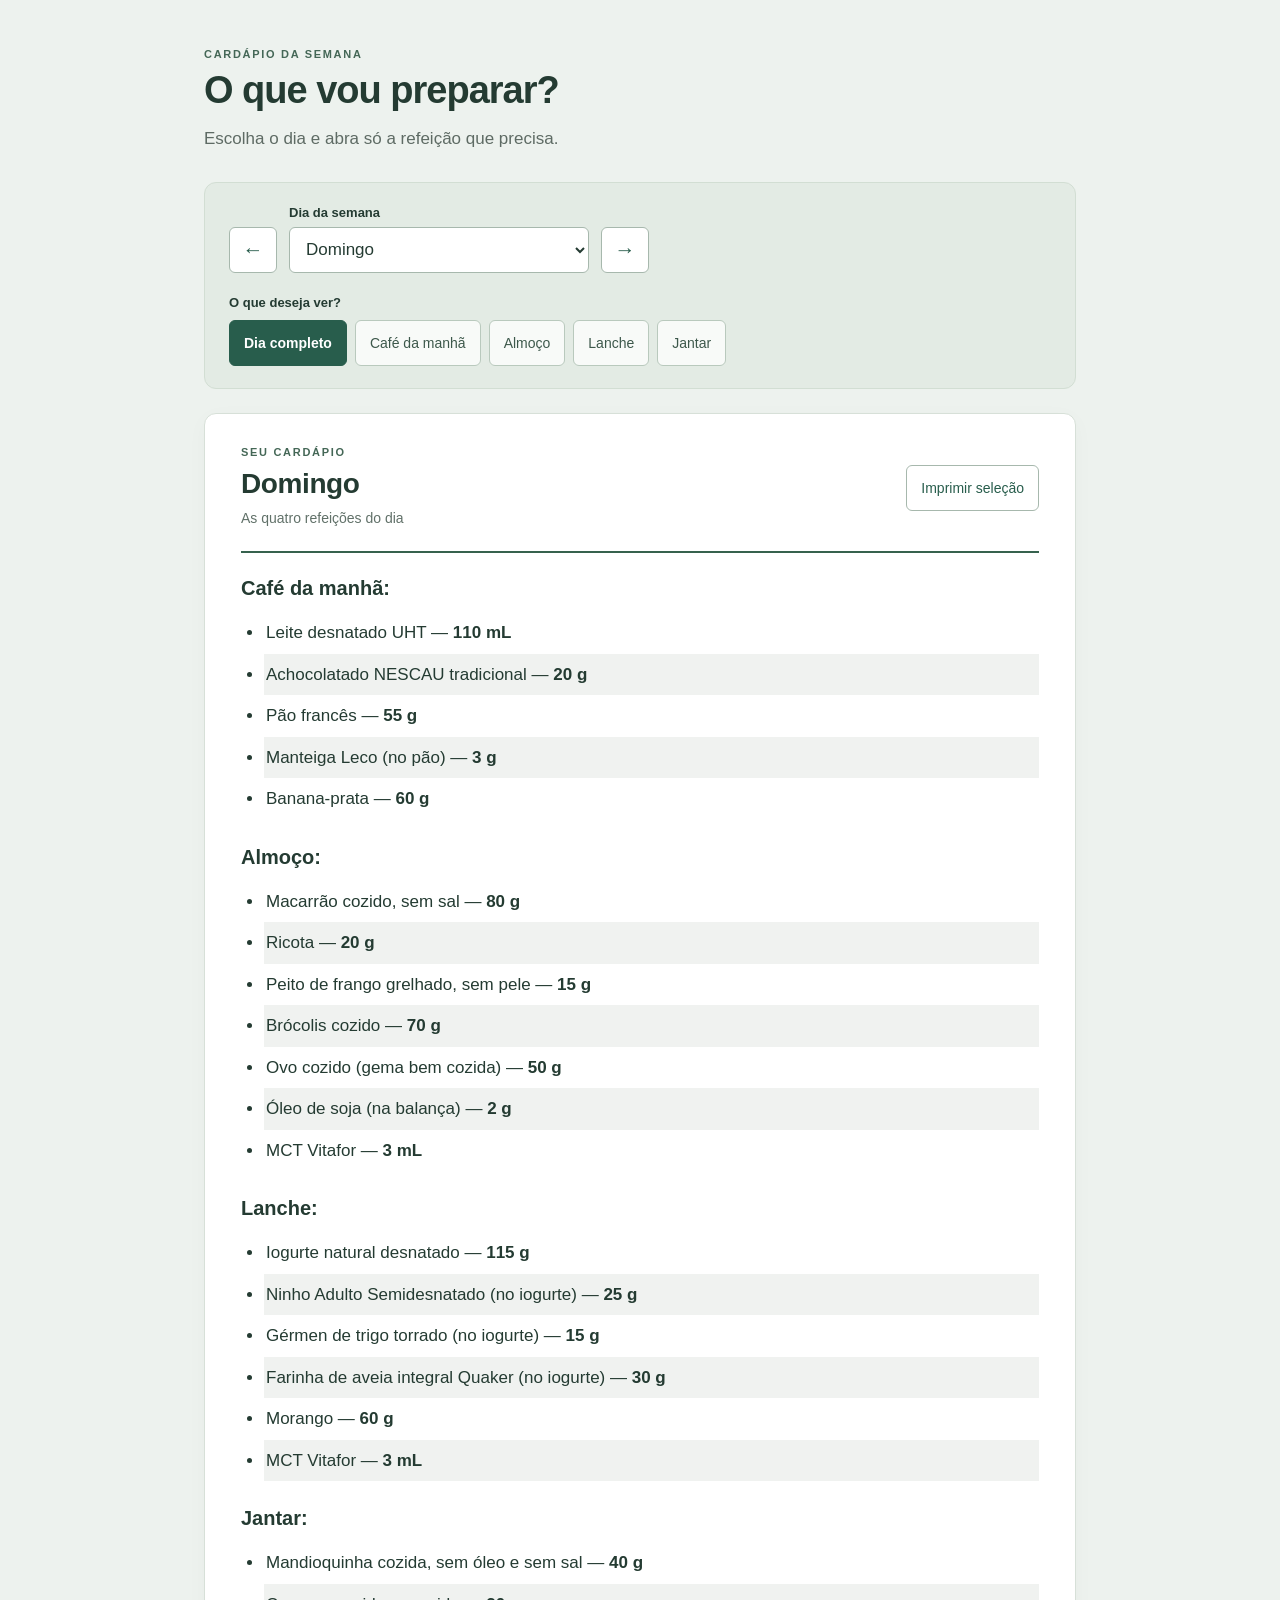
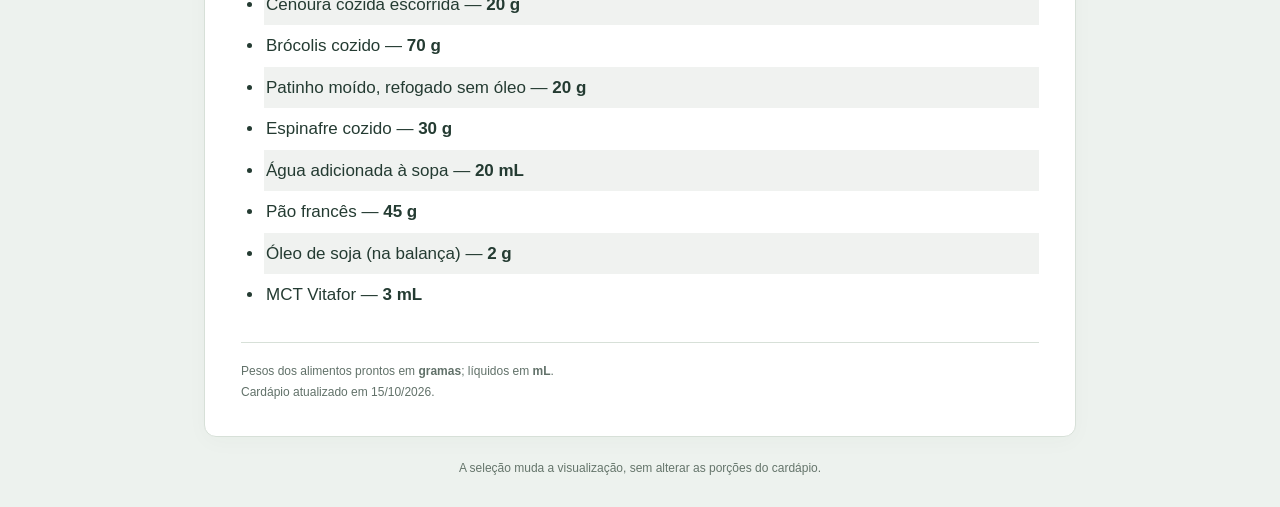
==== index.html @ 8afa6c9f "Publicar aplicativo de consulta do cardápio semanal" ====
<!doctype html>
<html lang="pt-BR">
<head>
  <meta charset="utf-8">
  <meta name="viewport" content="width=device-width, initial-scale=1">
  <meta name="theme-color" content="#285d4c">
  <meta name="description" content="Consulte os alimentos e as porções do cardápio por dia e refeição.">
  <title>Cardápio da semana</title>
  <link rel="icon" type="image/svg+xml" href="./icone.svg">
  <link rel="stylesheet" href="./estilo.css">
  <script src="./cardapio.js" defer></script>
  <script src="./app.js" defer></script>
</head>
<body>
  <main class="app">
    <header class="intro screen-only">
      <p class="eyebrow">CARDÁPIO DA SEMANA</p>
      <h1>O que vou preparar?</h1>
      <p class="lead">Escolha o dia e abra só a refeição que precisa.</p>
    </header>
    <section class="controls screen-only" aria-label="Escolher o dia e a refeição">
      <div class="day-controls">
        <button id="previous" class="arrow" aria-label="Dia anterior" type="button">←</button>
        <div class="day-field"><label for="day">Dia da semana</label><select id="day"></select></div>
        <button id="next" class="arrow" aria-label="Próximo dia" type="button">→</button>
      </div>
      <fieldset class="meal-controls"><legend>O que deseja ver?</legend><div id="meal-options" class="meal-options"></div></fieldset>
    </section>
    <section class="paper" aria-labelledby="selection-title">
      <header class="selection-heading">
        <div><p class="eyebrow">SEU CARDÁPIO</p><h2 id="selection-title">Carregando cardápio…</h2><p id="selection-info" class="muted"></p></div>
        <button id="print" class="print-button screen-only" type="button">Imprimir seleção</button>
      </header>
      <div id="selection" aria-live="polite"></div>
      <footer class="paper-footer"><p>Pesos dos alimentos prontos em <strong>gramas</strong>; líquidos em <strong>mL</strong>.</p><p id="updated"></p></footer>
    </section>
    <footer class="app-footer screen-only">A seleção muda a visualização, sem alterar as porções do cardápio.</footer>
    <noscript><p class="error">Ative o JavaScript do navegador para escolher o dia e a refeição.</p></noscript>
  </main>
</body>
</html>
---- estilo.css ----
:root{font-family:"Segoe UI",Arial,sans-serif;color:#243b32;background:#edf2ee;font-synthesis:none;color-scheme:light}
*{box-sizing:border-box}body{margin:0}button,select{font:inherit}button,select{min-height:46px}button{cursor:pointer}button:focus-visible,select:focus-visible{outline:3px solid #ae7629;outline-offset:4px}
.app{max-width:920px;margin:0 auto;padding:48px 24px 30px}.intro{margin-bottom:30px}.eyebrow{font-size:11px;font-weight:750;letter-spacing:1.7px;color:#446756;margin:0 0 9px}h1{font-size:38px;font-weight:700;letter-spacing:-1px;line-height:1.15;margin:0 0 12px}.lead{font-size:17px;color:#5e6b64;margin:0;line-height:1.6}
.controls{background:#e3ebe4;border:1px solid #d2ded3;border-radius:12px;padding:22px 24px;margin-bottom:24px}.day-controls{display:flex;align-items:end;gap:12px;max-width:420px}.day-field{flex:1;min-width:0;display:flex;flex-direction:column;gap:7px}.day-controls label{font-size:13px;font-weight:650}select{background:white;color:#243b32;border:1px solid #a7b8ad;border-radius:6px;width:100%;padding:9px 12px;font-size:17px}.arrow{width:48px;flex-shrink:0;background:white;border:1px solid #a7b8ad;border-radius:6px;color:#285d4c;font-size:21px}
fieldset{margin:22px 0 0;padding:0;border:0;min-width:0}legend{font-size:13px;font-weight:650;margin-bottom:10px;padding:0}.meal-options{display:flex;flex-wrap:wrap;gap:8px}.meal-options button{background:#f8faf8;color:#3d584b;border:1px solid #b9c9bd;border-radius:6px;padding:10px 14px;font-size:14px}.meal-options button[aria-pressed="true"]{background:#285d4c;color:white;border-color:#285d4c;font-weight:650}.meal-options button:hover:not([aria-pressed="true"]),.arrow:hover{background:#f0f5ec}
.paper{background:#fff;border:1px solid #d7e0d8;border-radius:12px;padding:32px 36px;box-shadow:0 5px 22px #1d432907}.selection-heading{display:flex;align-items:center;justify-content:space-between;gap:18px;border-bottom:2px solid #36624e;padding-bottom:22px;margin-bottom:24px}h2{font-size:28px;line-height:1.2;letter-spacing:-.4px;margin:0 0 8px}.muted{font-size:14px;color:#617169;margin:0;line-height:1.5}.print-button{background:white;border:1px solid #a7b8ad;color:#285d4c;padding:10px 14px;border-radius:6px;font-size:14px;flex-shrink:0}.meal{margin-bottom:26px}.meal:last-child{margin-bottom:0}.meal h3{font-size:20px;margin:0 0 12px;color:#243b32}.items{padding-left:23px;margin:0;font-size:17px;line-height:1.5}.items li{padding:8px 9px 8px 2px;break-inside:avoid}.items li:nth-child(even){background:#f0f2f0}.items strong{font-weight:700;white-space:nowrap}.paper-footer{border-top:1px solid #d7e0d8;margin-top:26px;padding-top:16px;font-size:12px;color:#617169;line-height:1.5}.paper-footer p{margin:3px 0}.app-footer{text-align:center;color:#65756b;font-size:12px;margin-top:22px;line-height:1.5}.error{padding:16px;background:#fff0df;border:1px solid #d9a766}
@media(max-width:600px){.app{padding:28px 14px 22px}h1{font-size:31px}.lead{font-size:16px}.controls{padding:18px 14px}.day-controls{max-width:none}.meal-options{gap:7px}.meal-options button{flex:1 1 125px}.paper{padding:24px 18px}.selection-heading{align-items:flex-start;flex-direction:column;gap:13px}h2{font-size:26px}.print-button{width:100%}.items{font-size:16px;padding-left:19px}.items li{padding:8px 5px 8px 1px}.meal h3{font-size:19px}}
@page{size:A4 portrait;margin:12mm 14mm}
@media print{html{print-color-adjust:exact;-webkit-print-color-adjust:exact}body{background:white;color:#222;font-size:12pt}.screen-only{display:none!important}.app{max-width:none;padding:0}.paper{border:0;box-shadow:none;border-radius:0;padding:0}.selection-heading{display:block;margin-bottom:3mm;padding-bottom:3mm}.selection-heading h2{font-size:20pt;margin:0 0 1mm}.eyebrow{font-size:8pt;margin-bottom:1mm}.muted{font-size:10pt}.meal{margin:3mm 0;break-inside:avoid}.meal h3{font-size:14pt;margin:0 0 1mm}.items{font-size:12pt;line-height:1.25;padding-left:5mm}.items li{padding:.4mm 1mm}.paper-footer{font-size:9pt;margin-top:4mm;padding-top:2mm}.paper-footer p{margin:0}}
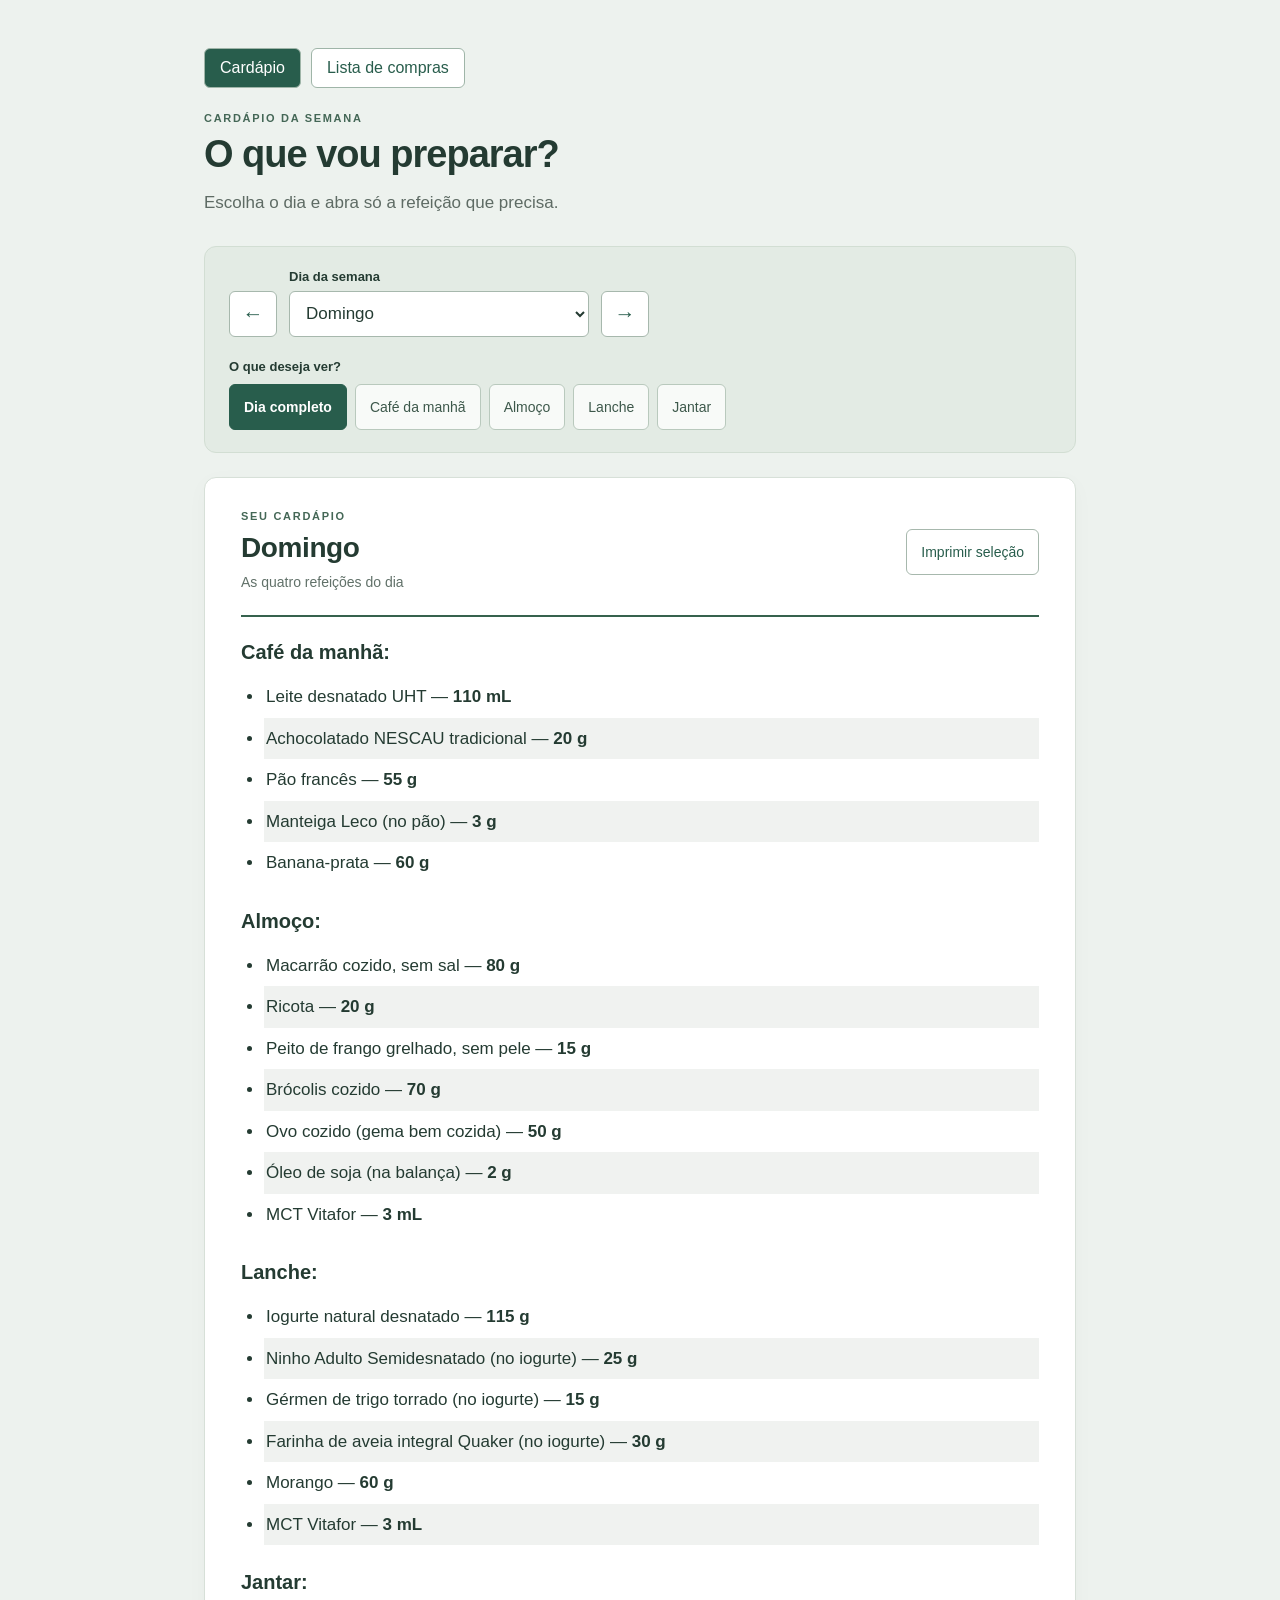
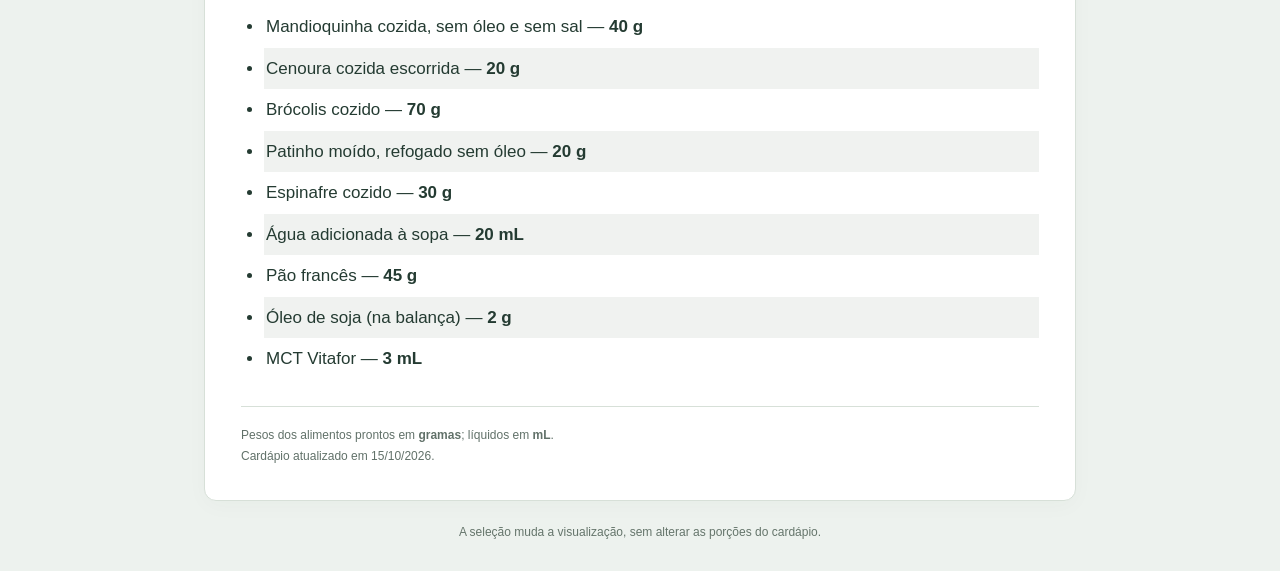
==== commit 05df174b: "Adicionar lista de compras semanal e PDF para impressão" ====
--- a/index.html
+++ b/index.html
@@ -13,6 +13,7 @@
 </head>
 <body>
   <main class="app">
+    <nav class="app-nav screen-only" aria-label="Seções do aplicativo"><a href="./index.html" aria-current="page">Cardápio</a><a href="./compras.html">Lista de compras</a></nav>
     <header class="intro screen-only">
       <p class="eyebrow">CARDÁPIO DA SEMANA</p>
       <h1>O que vou preparar?</h1>
--- a/estilo.css
+++ b/estilo.css
@@ -7,3 +7,5 @@
 @media(max-width:600px){.app{padding:28px 14px 22px}h1{font-size:31px}.lead{font-size:16px}.controls{padding:18px 14px}.day-controls{max-width:none}.meal-options{gap:7px}.meal-options button{flex:1 1 125px}.paper{padding:24px 18px}.selection-heading{align-items:flex-start;flex-direction:column;gap:13px}h2{font-size:26px}.print-button{width:100%}.items{font-size:16px;padding-left:19px}.items li{padding:8px 5px 8px 1px}.meal h3{font-size:19px}}
 @page{size:A4 portrait;margin:12mm 14mm}
 @media print{html{print-color-adjust:exact;-webkit-print-color-adjust:exact}body{background:white;color:#222;font-size:12pt}.screen-only{display:none!important}.app{max-width:none;padding:0}.paper{border:0;box-shadow:none;border-radius:0;padding:0}.selection-heading{display:block;margin-bottom:3mm;padding-bottom:3mm}.selection-heading h2{font-size:20pt;margin:0 0 1mm}.eyebrow{font-size:8pt;margin-bottom:1mm}.muted{font-size:10pt}.meal{margin:3mm 0;break-inside:avoid}.meal h3{font-size:14pt;margin:0 0 1mm}.items{font-size:12pt;line-height:1.25;padding-left:5mm}.items li{padding:.4mm 1mm}.paper-footer{font-size:9pt;margin-top:4mm;padding-top:2mm}.paper-footer p{margin:0}}
+
+.app-nav{display:flex;gap:10px;flex-wrap:wrap;margin-bottom:24px}.app-nav a{display:inline-block;color:#285d4c;background:white;text-decoration:none;border:1px solid #9fb5a8;border-radius:6px;padding:10px 15px}.app-nav a[aria-current=page]{background:#285d4c;color:#fff}.app-nav a:focus-visible{outline:3px solid #ae7629;outline-offset:3px}
